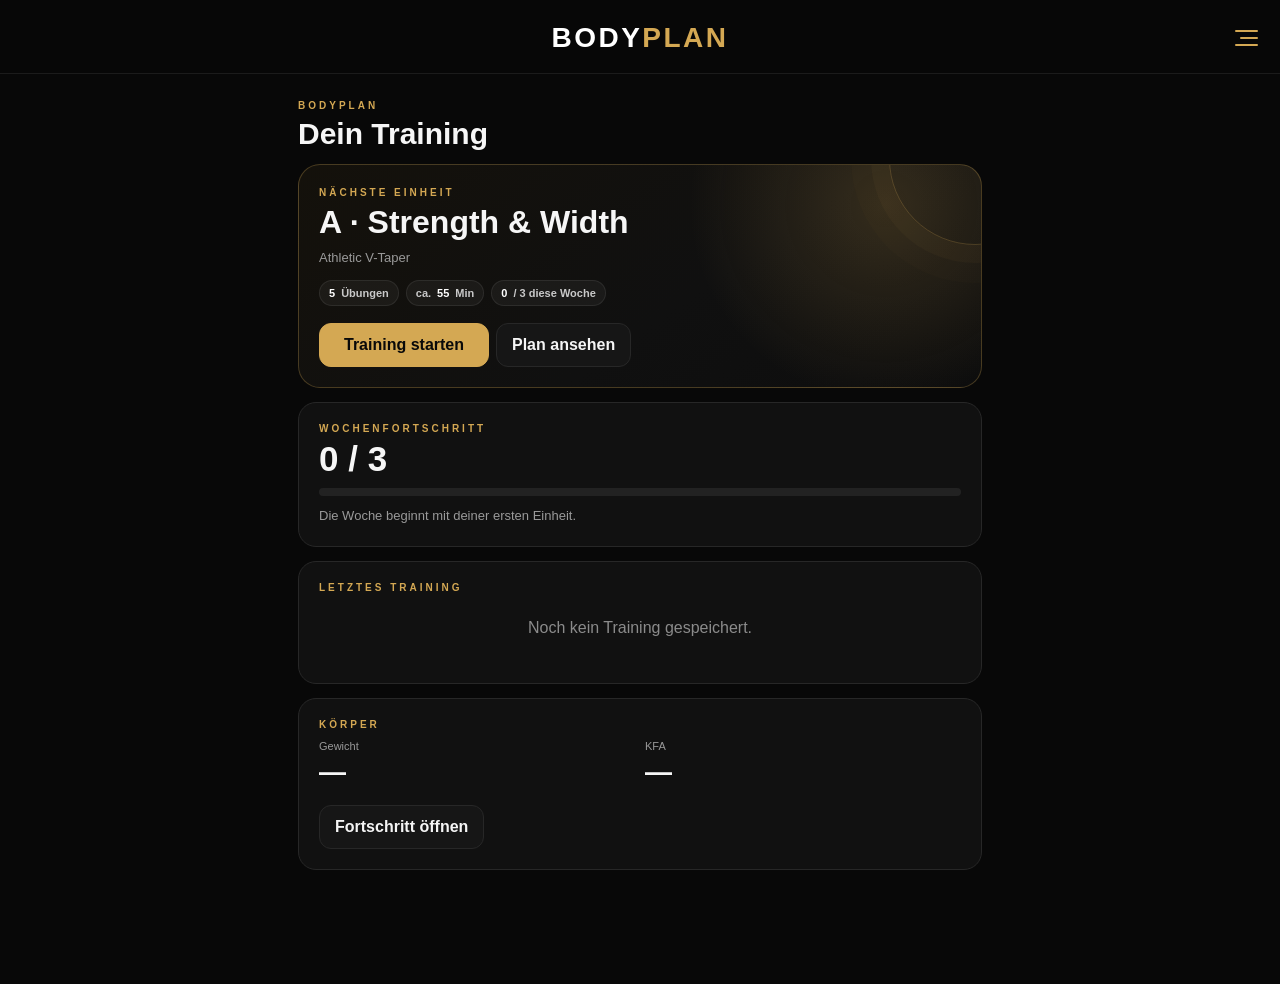
==== index.html @ 488c042c "bodyplan_2.0_beta4" ====
<!doctype html>
<html lang="de">
<head>
<meta charset="utf-8">
<meta name="viewport" content="width=device-width,initial-scale=1,maximum-scale=1,viewport-fit=cover">
<meta name="apple-mobile-web-app-capable" content="yes">
<meta name="apple-mobile-web-app-status-bar-style" content="black-translucent">
<meta name="apple-mobile-web-app-title" content="BodyPlan">
<meta name="theme-color" content="#080808">
<title>BodyPlan</title>
<link rel="manifest" href="manifest.json?v=200b4">
<link rel="apple-touch-icon" href="apple-touch-icon.png?v=200b4">
<link rel="stylesheet" href="app.css?v=200b4">
</head>
<body>
<header class="topbar">
  <div class="header-spacer" aria-hidden="true"></div>
  <button class="brand brand-home" id="brandHome" aria-label="Zum Dashboard">BODY<span>PLAN</span></button>
  <button class="icon-btn" id="menuBtn" aria-label="Menü öffnen"><span></span><span></span><span></span></button>
</header>

<div class="drawer-backdrop" id="drawerBackdrop"></div>
<aside class="drawer" id="drawer" aria-hidden="true">
  <div class="drawer-head">
    <div class="brand small">BODY<span>PLAN</span></div>
    <button class="icon-close" id="closeDrawer" aria-label="Menü schließen">×</button>
  </div>
  <nav class="drawer-nav">
    <button data-page="dashboard">Dashboard</button>
    <button data-page="plans">Trainingspläne</button>
    <button data-page="library">Übungsbibliothek</button>
    <button data-page="history">Historie</button>
    <button data-page="progress">Fortschritt</button>
    <button data-page="heatmap">Muskel-Heatmap</button>
    <div class="drawer-sep"></div>
    <button data-page="settings">Einstellungen</button>
  </nav>
  <div class="drawer-bottom">
    <button class="drawer-action" id="backupBtn">Daten sichern</button>
    <button class="drawer-action" id="importBtn">Backup importieren</button>
  </div>
</aside>

<main id="app" class="app-shell"></main>

<div class="session-overlay" id="sessionOverlay">
  <section class="session-sheet">
    <div class="session-sticky">
      <div class="session-head">
        <div>
          <div class="eyebrow" id="sessionPlanLabel">Training</div>
          <div class="session-title" id="sessionTitle">Einheit</div>
        </div>
        <button class="icon-close" id="closeSession" aria-label="Training schließen">×</button>
      </div>
      <div class="session-progress"><span id="sessionProgressBar"></span></div>
      <div class="session-metrics">
        <div><span>Training</span><strong id="elapsed">00:00</strong></div>
        <div><span>Pause</span><strong id="restTimer">00:00</strong></div>
      </div>
      <div class="rest-actions">
        <button data-rest="60">60s</button><button data-rest="90">90s</button><button data-rest="120">120s</button><button data-rest="180">180s</button>
      </div>
    </div>
    <div id="sessionContent"></div>
    <button class="primary full" id="finishSession">Training speichern</button>
    <button class="secondary full danger" id="abortSession">Training verwerfen</button>
  </section>
</div>

<input id="importFile" type="file" accept=".json" hidden>
<script src="app.js?v=200b4"></script>
<script>if("serviceWorker" in navigator){navigator.serviceWorker.register("./service-worker.js").catch(()=>{})}</script></body>
</html>
---- app.css ----
:root{
  --bg:#080808;--panel:#111;--panel2:#151515;--line:#272727;--muted:#999;--text:#f6f6f6;
  --gold:#d4a853;--gold2:#e4b75b;--danger:#ff726a;--safe:#62d28f;
}
*{box-sizing:border-box;-webkit-tap-highlight-color:transparent}
html,body{margin:0;background:var(--bg);color:var(--text);font-family:-apple-system,BlinkMacSystemFont,"Segoe UI",Inter,Arial,sans-serif}
body{min-height:100vh}
button,input,select,textarea{font:inherit}
button{cursor:pointer}
.topbar{
  position:sticky;top:0;z-index:30;height:calc(74px + env(safe-area-inset-top));
  padding:calc(16px + env(safe-area-inset-top)) 18px 14px;
  background:#080808ee;backdrop-filter:blur(16px);border-bottom:1px solid #1b1b1b;
  display:grid;grid-template-columns:48px 1fr 48px;align-items:center
}
.brand{text-align:center;font-size:28px;font-weight:900;letter-spacing:2.5px;line-height:1}
.brand span{color:var(--gold)}
.brand.small{text-align:left;font-size:23px}
.icon-btn{width:44px;height:42px;border:0;background:transparent;display:flex;flex-direction:column;align-items:flex-end;justify-content:center;gap:5px;padding:0}
.icon-btn span{display:block;width:23px;height:2px;border-radius:4px;background:var(--gold)}
.icon-btn span:nth-child(2){width:18px}.icon-btn span:nth-child(3){width:23px}
.header-spacer{width:44px}
.app-shell{max-width:720px;margin:0 auto;padding:26px 18px calc(100px + env(safe-area-inset-bottom))}
.eyebrow{font-size:10px;letter-spacing:3px;text-transform:uppercase;color:var(--gold);font-weight:850}
.page-title{font-size:28px;line-height:1.1;margin:6px 0 22px;font-weight:850}
.card{background:var(--panel);border:1px solid var(--line);border-radius:18px;padding:20px;margin-bottom:14px}
.card.compact{padding:16px}
.card.hero{padding:22px 20px}
.hero-title{font-size:31px;font-weight:850;line-height:1.08;margin:7px 0 8px}
.muted{color:var(--muted);font-size:13px;line-height:1.5}
.small{font-size:11px;color:var(--muted)}
.row{display:flex;align-items:center;justify-content:space-between;gap:12px}
.row.top{align-items:flex-start}
.stack{display:grid;gap:10px}
.grid2{display:grid;grid-template-columns:1fr 1fr;gap:10px}
.grid3{display:grid;grid-template-columns:repeat(3,1fr);gap:10px}
.primary,.secondary,.mini{
  border-radius:12px;padding:12px 15px;border:1px solid var(--line);font-weight:800
}
.primary{background:var(--gold);color:#090909;border-color:var(--gold)}
.secondary{background:#161616;color:#f5f5f5}
.primary:active,.secondary:active,.mini:active{transform:scale(.985)}
.full{width:100%}.danger{color:var(--danger);border-color:#63302d}
.kpi{font-size:35px;font-weight:900;line-height:1;margin:7px 0}
.kpi.gold{color:var(--gold)}
.bar{height:8px;border-radius:99px;background:#222;overflow:hidden;margin-top:12px}
.bar>span{display:block;height:100%;background:var(--gold);border-radius:99px}
.section-head{display:flex;align-items:end;justify-content:space-between;gap:10px;margin:26px 0 12px}
.section-head h2{margin:0;font-size:19px}
.link-btn{background:none;border:0;color:var(--gold);padding:5px 0;font-size:12px;font-weight:800}
.tag{display:inline-flex;align-items:center;border:1px solid #5a4828;color:var(--gold);border-radius:999px;padding:5px 8px;font-size:10px;font-weight:800}
.metric-list{display:grid;gap:12px}.metric-line{display:flex;align-items:center;justify-content:space-between;border-top:1px solid #202020;padding-top:12px}.metric-line:first-child{border:0;padding-top:0}
.metric-line strong{font-size:19px}
.empty{padding:26px 12px;text-align:center;color:#8b8b8b}
.drawer-backdrop{position:fixed;inset:0;background:#000b;opacity:0;pointer-events:none;transition:.2s;z-index:40}
.drawer-backdrop.open{opacity:1;pointer-events:auto}
.drawer{
  position:fixed;right:0;top:0;bottom:0;width:min(86vw,360px);background:#0c0c0c;border-left:1px solid #262626;z-index:50;
  transform:translateX(102%);transition:.22s ease;display:flex;flex-direction:column;padding:calc(18px + env(safe-area-inset-top)) 14px calc(18px + env(safe-area-inset-bottom))
}
.drawer.open{transform:translateX(0)}
.drawer-head{display:flex;align-items:center;justify-content:space-between;padding:6px 8px 18px}
.icon-close{width:38px;height:38px;border-radius:99px;background:#171717;border:1px solid #2a2a2a;color:#fff;font-size:25px;line-height:1}
.drawer-nav{display:grid;gap:4px}
.drawer-nav button,.drawer-action{
  width:100%;border:0;background:transparent;color:#eee;text-align:left;padding:14px 13px;border-radius:11px;font-weight:750;font-size:14px
}
.drawer-nav button.active{background:#19160f;color:var(--gold)}
.drawer-sep{height:1px;background:#222;margin:10px 5px}
.drawer-bottom{margin-top:auto;border-top:1px solid #222;padding-top:10px}
.drawer-action{color:#cfcfcf;font-size:13px}
.form-field{display:grid;gap:6px;margin:12px 0}
.form-field label{font-size:11px;color:#aaa}
input,select,textarea{width:100%;background:#0a0a0a;border:1px solid #313131;color:#fff;border-radius:10px;padding:12px;min-width:0}
textarea{min-height:78px;resize:vertical}
.plan-card-title{font-size:22px;font-weight:850;margin:4px 0}
.day-card{border-top:1px solid #252525;padding:16px 0}.day-card:first-child{border-top:0}
.exercise-item{padding:16px 0;border-top:1px solid #232323}.exercise-item:first-child{border-top:0}
.exercise-name{font-size:16px;font-weight:820}
.exercise-meta{font-size:12px;color:#aaa;margin-top:3px}
.actions{display:flex;flex-wrap:wrap;gap:7px;margin-top:12px}
.mini{background:#151515;color:#eee;padding:8px 11px;font-size:12px}
.set-edit{display:grid;grid-template-columns:28px 1fr 1fr 38px;gap:7px;align-items:center;margin:7px 0}
.set-edit input{text-align:center;padding:9px 4px}
.library-card{padding:16px;border:1px solid #242424;border-radius:15px;background:#101010;margin-bottom:10px}
.muscle-chip{display:inline-block;margin:3px 4px 0 0;padding:5px 7px;border-radius:7px;background:#201b10;color:var(--gold);font-size:10px}
.session-overlay{position:fixed;inset:0;background:#000e;z-index:70;display:none;align-items:flex-end}
.session-overlay.open{display:flex}
.session-sheet{width:100%;max-width:720px;margin:0 auto;background:#0b0b0b;border:1px solid #252525;border-radius:22px 22px 0 0;max-height:95vh;overflow:auto;padding:calc(18px + env(safe-area-inset-top)) 16px calc(24px + env(safe-area-inset-bottom))}
.session-head{position:sticky;top:0;z-index:4;background:#0b0b0bf4;backdrop-filter:blur(14px);display:flex;align-items:flex-start;justify-content:space-between;padding:5px 0 12px}
.session-title{font-size:25px;font-weight:900;margin-top:3px}
.session-metrics{display:grid;grid-template-columns:1fr 1fr;gap:8px;margin-bottom:8px}
.session-metrics>div{background:#111;border:1px solid #252525;border-radius:12px;padding:10px 12px}
.session-metrics span{display:block;color:#888;text-transform:uppercase;font-size:9px;letter-spacing:2px}
.session-metrics strong{display:block;color:var(--gold);font-size:25px;margin-top:3px}
.rest-actions{display:grid;grid-template-columns:repeat(4,1fr);gap:7px;margin-bottom:14px}
.rest-actions button{background:#151515;border:1px solid #2a2a2a;color:#eee;border-radius:9px;padding:9px 4px;font-size:12px}
.session-ex{background:#101010;border:1px solid #242424;border-radius:15px;padding:15px;margin-bottom:10px}
.session-ex-head{display:flex;align-items:flex-start;justify-content:space-between;gap:12px;margin-bottom:8px}
.session-ex-title{font-size:17px;font-weight:850}
.session-set{display:grid;grid-template-columns:32px 1fr 1fr 44px;gap:7px;align-items:center;margin:7px 0}
.session-set input{text-align:center;padding:10px 5px}
.done-btn{width:40px;height:40px;border-radius:10px;border:1px solid #343434;background:#161616;color:#888;font-weight:900}
.done-btn.done{background:var(--gold);color:#080808;border-color:var(--gold)}
.note-toggle{margin-top:8px}
.history-card{background:#101010;border:1px solid #252525;border-radius:15px;padding:16px;margin-bottom:10px}
.history-date{font-size:11px;color:#8f8f8f}.history-title{font-size:18px;font-weight:850;margin-top:3px}
.history-ex{padding-top:10px;margin-top:10px;border-top:1px solid #242424;font-size:12px;color:#bbb}
.heat-layout{display:grid;grid-template-columns:1fr 1fr;gap:12px}
.body-card{background:#0d0d0d;border:1px solid #242424;border-radius:16px;padding:10px;text-align:center}
.body-card svg{width:100%;height:auto;max-height:450px}
.body-outline{fill:#171717;stroke:#4a4a4a;stroke-width:1.2}
.muscle-shape{fill:#232323;stroke:#3c3c3c;stroke-width:.8;transition:.2s}
.muscle-shape.l1{fill:#55431d}.muscle-shape.l2{fill:#a47c30}.muscle-shape.l3{fill:#d4a853}.muscle-shape.l4{fill:#e08339}
.range-tabs{display:grid;grid-template-columns:repeat(3,1fr);gap:7px;margin-bottom:14px}
.range-tabs button{border:1px solid #2b2b2b;background:#151515;color:#eee;border-radius:10px;padding:10px}
.range-tabs button.active{background:var(--gold);color:#080808;border-color:var(--gold);font-weight:800}
.muscle-rank{display:grid;gap:9px}.muscle-rank-row{display:grid;grid-template-columns:110px 1fr 38px;gap:8px;align-items:center;font-size:12px}
.muscle-rank-row .bar{margin:0;height:7px}
.settings-row{display:flex;align-items:center;justify-content:space-between;gap:12px;padding:12px 0;border-top:1px solid #242424}.settings-row:first-child{border-top:0}
.toggle{width:48px;height:28px;border-radius:99px;border:0;background:#333;position:relative}
.toggle:after{content:"";position:absolute;width:22px;height:22px;border-radius:50%;background:#fff;top:3px;left:3px;transition:.2s}
.toggle.on{background:var(--gold)}.toggle.on:after{left:23px;background:#111}
@media(max-width:520px){
  .app-shell{padding-left:14px;padding-right:14px}.topbar{padding-left:14px;padding-right:14px}
  .heat-layout{grid-template-columns:1fr}.grid2{grid-template-columns:1fr}
  .hero-title{font-size:28px}.card{padding:18px}
}

/* BodyPlan 2.0 product-shell refinements */
.drawer-nav button{
  position:relative;padding:15px 14px 15px 18px;font-size:15px;letter-spacing:.1px
}
.drawer-nav button.active::before{
  content:"";position:absolute;left:0;top:11px;bottom:11px;width:3px;border-radius:99px;background:var(--gold)
}
.drawer-bottom{padding:12px 4px 0}
.drawer-action{padding:13px 14px;color:#aaa}
.drawer-action:first-child{color:var(--gold)}
.dashboard-intro{margin-bottom:18px}
.dashboard-intro .page-title{margin-bottom:0}
.anatomy-card{background:#0b0b0b;border:1px solid var(--line);border-radius:18px;padding:12px;overflow:hidden}
.anatomy-wrap{position:relative;width:100%;max-width:520px;margin:0 auto;border-radius:14px;overflow:hidden;background:#060606}
.anatomy-wrap img{display:block;width:100%;height:auto}
.heat-zone{position:absolute;pointer-events:none;opacity:0;mix-blend-mode:screen;filter:blur(2px);background:rgba(212,168,83,.7);box-shadow:0 0 18px rgba(212,168,83,.4);transition:opacity .2s,background .2s}
.heat-zone.l1{opacity:.18;background:rgba(212,168,83,.75)}
.heat-zone.l2{opacity:.30;background:rgba(228,183,91,.9)}
.heat-zone.l3{opacity:.44;background:rgba(236,136,63,.95)}
.heat-zone.l4{opacity:.58;background:rgba(235,72,54,.98)}
/* Front image coordinates */
.front .z-chest{left:35%;top:20%;width:30%;height:13%;border-radius:42% 42% 35% 35%}
.front .z-front-delts-l{left:29%;top:19%;width:9%;height:10%;border-radius:50%}
.front .z-front-delts-r{right:29%;top:19%;width:9%;height:10%;border-radius:50%}
.front .z-biceps-l{left:27%;top:28%;width:8%;height:15%;border-radius:50%}
.front .z-biceps-r{right:27%;top:28%;width:8%;height:15%;border-radius:50%}
.front .z-abs{left:43%;top:31%;width:14%;height:22%;border-radius:35%}
.front .z-quads-l{left:38%;top:53%;width:10%;height:21%;border-radius:45%}
.front .z-quads-r{right:38%;top:53%;width:10%;height:21%;border-radius:45%}
.front .z-calves-l{left:39%;top:76%;width:7%;height:14%;border-radius:50%}
.front .z-calves-r{right:39%;top:76%;width:7%;height:14%;border-radius:50%}
/* Back image coordinates */
.back .z-traps{left:39%;top:13%;width:22%;height:14%;border-radius:40%}
.back .z-rear-delts-l{left:28%;top:20%;width:10%;height:10%;border-radius:50%}
.back .z-rear-delts-r{right:28%;top:20%;width:10%;height:10%;border-radius:50%}
.back .z-upper-back{left:38%;top:22%;width:24%;height:18%;border-radius:38%}
.back .z-lats{left:32%;top:25%;width:36%;height:21%;border-radius:38%}
.back .z-triceps-l{left:24%;top:28%;width:8%;height:16%;border-radius:50%}
.back .z-triceps-r{right:24%;top:28%;width:8%;height:16%;border-radius:50%}
.back .z-glutes{left:35%;top:48%;width:30%;height:14%;border-radius:44%}
.back .z-hamstrings-l{left:36%;top:59%;width:11%;height:18%;border-radius:45%}
.back .z-hamstrings-r{right:36%;top:59%;width:11%;height:18%;border-radius:45%}
.back .z-calves-l{left:37%;top:77%;width:8%;height:13%;border-radius:50%}
.back .z-calves-r{right:37%;top:77%;width:8%;height:13%;border-radius:50%}
.heat-caption{font-size:11px;color:#888;line-height:1.5;margin-top:10px}
@media(max-width:520px){
  .topbar{grid-template-columns:44px 1fr 44px}
  .brand{font-size:26px}
  .app-shell{padding-top:22px}
  .card{border-radius:16px;padding:18px}
  .hero-title{font-size:29px}
}

/* --- BodyPlan 2.0 Beta 3: product UX refinements --- */
.brand-home{
  appearance:none;-webkit-appearance:none;border:0;background:transparent;color:#fff;
  padding:4px 6px;margin:0;cursor:pointer;font-family:inherit
}
.brand-home:active{opacity:.72;transform:scale(.985)}

/* Dashboard hero: premium, visual, but still lean */
.dashboard-intro{margin-bottom:14px}
.dashboard-intro .page-title{font-size:30px}
.workout-hero{
  position:relative;overflow:hidden;
  background:
    radial-gradient(circle at 86% 18%,rgba(212,168,83,.19),transparent 32%),
    linear-gradient(145deg,#14110b 0%,#101010 58%,#0d0d0d 100%);
  border:1px solid rgba(212,168,83,.28);
  border-radius:22px;padding:22px 20px 20px;margin-bottom:14px
}
.workout-hero::after{
  content:"";position:absolute;width:170px;height:170px;border-radius:50%;
  right:-80px;top:-92px;border:1px solid rgba(212,168,83,.24);
  box-shadow:0 0 0 18px rgba(212,168,83,.035),0 0 0 38px rgba(212,168,83,.02);
  pointer-events:none
}
.workout-hero .hero-title{max-width:82%;font-size:32px}
.hero-meta{display:flex;flex-wrap:wrap;gap:7px;margin:13px 0 17px}
.hero-chip{
  display:inline-flex;align-items:center;gap:6px;padding:6px 9px;border-radius:999px;
  background:rgba(255,255,255,.045);border:1px solid rgba(255,255,255,.08);
  color:#c9c9c9;font-size:11px;font-weight:700
}
.hero-chip strong{color:#fff;font-weight:800}
.workout-hero .primary{min-width:170px}
.active-workout-card{
  position:relative;overflow:hidden;border-color:rgba(212,168,83,.45);
  background:linear-gradient(145deg,#17130b,#101010 70%)
}
.active-pulse{
  width:8px;height:8px;border-radius:50%;background:var(--gold);display:inline-block;margin-right:7px;
  box-shadow:0 0 0 0 rgba(212,168,83,.45);animation:pulse 1.8s infinite
}
@keyframes pulse{0%{box-shadow:0 0 0 0 rgba(212,168,83,.35)}70%{box-shadow:0 0 0 8px rgba(212,168,83,0)}100%{box-shadow:0 0 0 0 rgba(212,168,83,0)}}
.active-session-meta{display:flex;gap:18px;margin:14px 0 2px}
.active-session-meta div{min-width:90px}
.active-session-meta span{display:block;color:#888;font-size:9px;letter-spacing:1.8px;text-transform:uppercase}
.active-session-meta strong{display:block;color:#fff;font-size:21px;margin-top:2px}

/* Keep the complete workout control surface visible. Only exercises scroll beneath it. */
.session-sheet{
  padding-top:0!important;
  overscroll-behavior:contain;
}
.session-sticky{
  position:sticky;top:0;z-index:12;
  background:linear-gradient(to bottom,#0b0b0b 88%,rgba(11,11,11,.92));
  backdrop-filter:blur(18px);-webkit-backdrop-filter:blur(18px);
  margin:0 -16px 12px;padding:calc(14px + env(safe-area-inset-top)) 16px 12px;
  border-bottom:1px solid #232323;
  box-shadow:0 12px 24px rgba(0,0,0,.23)
}
.session-head{position:relative!important;top:auto!important;background:transparent!important;backdrop-filter:none!important;padding:0 0 9px!important}
.session-progress{height:3px;background:#202020;border-radius:99px;overflow:hidden;margin:0 0 10px}
.session-progress span{height:100%;width:0;display:block;background:var(--gold);border-radius:99px;transition:width .2s}
.session-metrics{margin-bottom:7px}
.session-metrics>div{padding:8px 11px;border-radius:10px}
.session-metrics strong{font-size:23px}
.rest-actions{margin-bottom:0}
.rest-actions button{padding:8px 4px}
.session-ex:first-child{margin-top:4px}
.set-head{
  display:grid;grid-template-columns:32px 1fr 1fr 44px;gap:7px;
  color:#777;font-size:9px;text-transform:uppercase;letter-spacing:1.4px;text-align:center;
  padding:3px 0 2px
}
.last-performance{
  background:#0d0d0d;border:1px solid #222;border-radius:10px;padding:9px 10px;
  margin:8px 0 10px;color:#aaa;font-size:11px;line-height:1.45
}
.last-performance strong{color:#d7d7d7}
.session-ex .form-field textarea{min-height:62px}

/* Heatmap: stronger, properly shaped anatomical overlays */
.anatomy-wrap{isolation:isolate}
.anatomy-wrap img{position:relative;z-index:1}
.heat-zone{
  z-index:2;filter:none!important;mix-blend-mode:screen!important;
  box-shadow:0 0 14px rgba(255,170,35,.24);
}
.heat-zone.l1{opacity:.28;background:rgba(236,184,75,.70)}
.heat-zone.l2{opacity:.43;background:rgba(238,169,66,.78)}
.heat-zone.l3{opacity:.57;background:rgba(239,120,55,.86)}
.heat-zone.l4{opacity:.72;background:rgba(239,65,46,.94)}

/* Front — clipped closer to the actual muscle anatomy in the reference render */
.front .z-chest{
  left:34.4%;top:20.0%;width:31.7%;height:12.0%;
  clip-path:polygon(4% 28%,26% 5%,48% 13%,50% 90%,3% 83%,0 50%,50% 90%,52% 13%,75% 5%,96% 28%,100% 50%,97% 83%,50% 90%)
}
.front .z-front-delts-l{left:29.0%;top:19.0%;width:9.5%;height:9.5%;clip-path:ellipse(48% 48% at 50% 50%)}
.front .z-front-delts-r{right:29.0%;top:19.0%;width:9.5%;height:9.5%;clip-path:ellipse(48% 48% at 50% 50%)}
.front .z-biceps-l{left:27.3%;top:27.5%;width:8.0%;height:15.0%;clip-path:polygon(40% 0,80% 10%,100% 38%,77% 90%,42% 100%,12% 79%,0 36%,15% 10%)}
.front .z-biceps-r{right:27.3%;top:27.5%;width:8.0%;height:15.0%;clip-path:polygon(60% 0,20% 10%,0 38%,23% 90%,58% 100%,88% 79%,100% 36%,85% 10%)}
.front .z-abs{left:42.2%;top:30.7%;width:15.6%;height:20.4%;clip-path:polygon(18% 0,82% 0,96% 88%,73% 100%,27% 100%,4% 88%)}
.front .z-quads-l{left:36.7%;top:51.0%;width:11.5%;height:22.6%;clip-path:polygon(38% 0,80% 3%,100% 48%,73% 100%,27% 96%,0 47%,14% 8%)}
.front .z-quads-r{right:36.7%;top:51.0%;width:11.5%;height:22.6%;clip-path:polygon(62% 0,20% 3%,0 48%,27% 100%,73% 96%,100% 47%,86% 8%)}
.front .z-calves-l{left:37.5%;top:73.8%;width:8.4%;height:15.8%;clip-path:polygon(45% 0,85% 18%,100% 52%,65% 96%,28% 100%,0 53%,15% 15%)}
.front .z-calves-r{right:37.5%;top:73.8%;width:8.4%;height:15.8%;clip-path:polygon(55% 0,15% 18%,0 52%,35% 96%,72% 100%,100% 53%,85% 15%)}

/* Back */
.back .z-traps{left:34.6%;top:14.0%;width:30.8%;height:14.3%;clip-path:polygon(50% 0,86% 28%,100% 60%,71% 64%,54% 100%,46% 100%,29% 64%,0 60%,14% 28%)}
.back .z-rear-delts-l{left:28.7%;top:19.0%;width:11.5%;height:10.0%;clip-path:ellipse(48% 48% at 50% 50%)}
.back .z-rear-delts-r{right:28.7%;top:19.0%;width:11.5%;height:10.0%;clip-path:ellipse(48% 48% at 50% 50%)}
.back .z-upper-back{left:36.8%;top:21.4%;width:26.4%;height:16.8%;clip-path:polygon(8% 10%,50% 0,92% 10%,100% 60%,68% 100%,32% 100%,0 60%)}
.back .z-lats{left:31.8%;top:25.2%;width:36.4%;height:22.4%;clip-path:polygon(4% 0,38% 14%,50% 95%,62% 14%,96% 0,89% 70%,66% 100%,34% 100%,11% 70%)}
.back .z-triceps-l{left:23.8%;top:28.5%;width:8.8%;height:16.0%;clip-path:polygon(43% 0,82% 8%,100% 55%,65% 100%,27% 91%,0 49%,16% 10%)}
.back .z-triceps-r{right:23.8%;top:28.5%;width:8.8%;height:16.0%;clip-path:polygon(57% 0,18% 8%,0 55%,35% 100%,73% 91%,100% 49%,84% 10%)}
.back .z-glutes{left:34.0%;top:46.0%;width:32.0%;height:15.0%;clip-path:polygon(8% 5%,46% 0,50% 12%,54% 0,92% 5%,100% 42%,82% 95%,53% 100%,50% 88%,47% 100%,18% 95%,0 42%)}
.back .z-hamstrings-l{left:34.8%;top:57.6%;width:12.2%;height:19.8%;clip-path:polygon(26% 0,75% 3%,100% 55%,72% 100%,28% 96%,0 52%)}
.back .z-hamstrings-r{right:34.8%;top:57.6%;width:12.2%;height:19.8%;clip-path:polygon(74% 0,25% 3%,0 55%,28% 100%,72% 96%,100% 52%)}
.back .z-calves-l{left:35.4%;top:73.8%;width:9.3%;height:16.6%;clip-path:polygon(47% 0,88% 19%,100% 55%,66% 98%,25% 100%,0 56%,12% 18%)}
.back .z-calves-r{right:35.4%;top:73.8%;width:9.3%;height:16.6%;clip-path:polygon(53% 0,12% 19%,0 55%,34% 98%,75% 100%,100% 56%,88% 18%)}

.heat-legend-scale{display:grid;grid-template-columns:repeat(4,1fr);gap:6px;margin-top:12px}
.heat-legend-scale div{font-size:9px;color:#8b8b8b;text-align:center}
.heat-legend-scale i{display:block;height:5px;border-radius:99px;margin-bottom:5px}
.heat-legend-scale div:nth-child(1) i{background:#6f5a2e}
.heat-legend-scale div:nth-child(2) i{background:#c58b3d}
.heat-legend-scale div:nth-child(3) i{background:#df7039}
.heat-legend-scale div:nth-child(4) i{background:#e64232}
.score-help{
  margin-top:13px;padding:12px;border-radius:11px;background:#0d0d0d;border:1px solid #242424;
  color:#999;font-size:11px;line-height:1.55
}
.score-help strong{color:#d9d9d9}
.muscle-rank-row strong{min-width:46px;text-align:right}

/* Small-screen ergonomics */
@media(max-width:430px){
  .session-sticky{padding-left:14px;padding-right:14px;margin-left:-16px;margin-right:-16px}
  .session-title{font-size:22px}
  .session-metrics strong{font-size:21px}
  .workout-hero .hero-title{font-size:29px;max-width:88%}
  .active-session-meta{gap:10px}
}

/* Additional mapped muscle zones so every library group can drive the anatomy */
.front .z-side-delts-l{left:27.6%;top:19.4%;width:8.2%;height:9.7%;clip-path:ellipse(48% 50% at 50% 50%)}
.front .z-side-delts-r{right:27.6%;top:19.4%;width:8.2%;height:9.7%;clip-path:ellipse(48% 50% at 50% 50%)}
.front .z-forearms-l{left:23.0%;top:36.5%;width:8.2%;height:17.5%;clip-path:polygon(38% 0,75% 2%,100% 78%,62% 100%,25% 94%,0 20%)}
.front .z-forearms-r{right:23.0%;top:36.5%;width:8.2%;height:17.5%;clip-path:polygon(62% 0,25% 2%,0 78%,38% 100%,75% 94%,100% 20%)}
.front .z-obliques-l{left:37.5%;top:32.5%;width:7.0%;height:18.0%;clip-path:polygon(40% 0,100% 12%,82% 100%,10% 88%,0 25%)}
.front .z-obliques-r{right:37.5%;top:32.5%;width:7.0%;height:18.0%;clip-path:polygon(60% 0,0 12%,18% 100%,90% 88%,100% 25%)}
.back .z-side-delts-l{left:27.8%;top:20.0%;width:9.2%;height:10.0%;clip-path:ellipse(48% 50% at 50% 50%)}
.back .z-side-delts-r{right:27.8%;top:20.0%;width:9.2%;height:10.0%;clip-path:ellipse(48% 50% at 50% 50%)}
.back .z-erectors{left:44.0%;top:27.0%;width:12.0%;height:22.5%;clip-path:polygon(25% 0,45% 2%,50% 100%,55% 2%,75% 0,100% 95%,65% 100%,50% 90%,35% 100%,0 95%)}

/* Beta 4: native-feeling plan actions */
.swipe-row{position:relative;overflow:hidden;border-radius:17px;margin-bottom:14px;touch-action:pan-y}
.swipe-row .card{margin:0}
.swipe-face{position:relative;z-index:1;background:#171717;transition:transform .18s ease;will-change:transform}
.swipe-actions{position:absolute;inset:0;display:flex;justify-content:flex-end;align-items:stretch;background:#b83c35}
.swipe-delete{width:92px;border:0;border-radius:0;background:#b83c35;color:white;font-weight:700;font-size:14px}
.archive-fold{margin-top:25px;border-top:1px solid #292929;padding-top:17px}
.archive-fold>summary{cursor:pointer;font-size:18px;font-weight:700;list-style:none;display:flex;align-items:center;justify-content:space-between}
.archive-fold>summary::-webkit-details-marker{display:none}
.archive-fold>summary:after{content:"⌄";color:#d6aa58;font-size:24px;font-weight:400;margin-left:12px}
.archive-fold[open]>summary:after{transform:rotate(180deg)}
.archive-fold>summary span{margin-left:auto;color:#888;font-size:12px;font-weight:500}
.archive-content{padding-top:16px}
.archive-content .card{background:#141414}
/* Pixel-registered anatomy; no floating CSS muscle shapes. */
.anatomy-canvas-wrap{width:100%;aspect-ratio:3/4;overflow:hidden}
.heat-canvas{display:block;width:100%;height:auto;aspect-ratio:3/4}
.heat-summary{display:grid;grid-template-columns:1fr 1fr;gap:10px;margin-bottom:15px}
.heat-summary>div{border:1px solid #303030;border-radius:14px;padding:14px 16px;background:#171717}
.heat-summary strong{display:block;font-size:25px;line-height:1.2;color:#e0b65f}
.heat-summary span{display:block;font-size:11px;color:#999;margin-top:5px}
.muscle-simple{margin-bottom:16px}
.muscle-simple-head{display:flex;justify-content:space-between;gap:12px;margin-bottom:8px;font-size:13px}
.muscle-simple-head strong{color:#d6aa58;font-size:12px}
.muscle-simple .bar{height:6px}
.heat-method{margin-top:20px;border-top:1px solid #292929;padding-top:15px}
.heat-method summary{color:#c9a55e;font-size:12px;cursor:pointer}
.heat-method p{color:#999;font-size:12px;line-height:1.65;margin:12px 0 0}
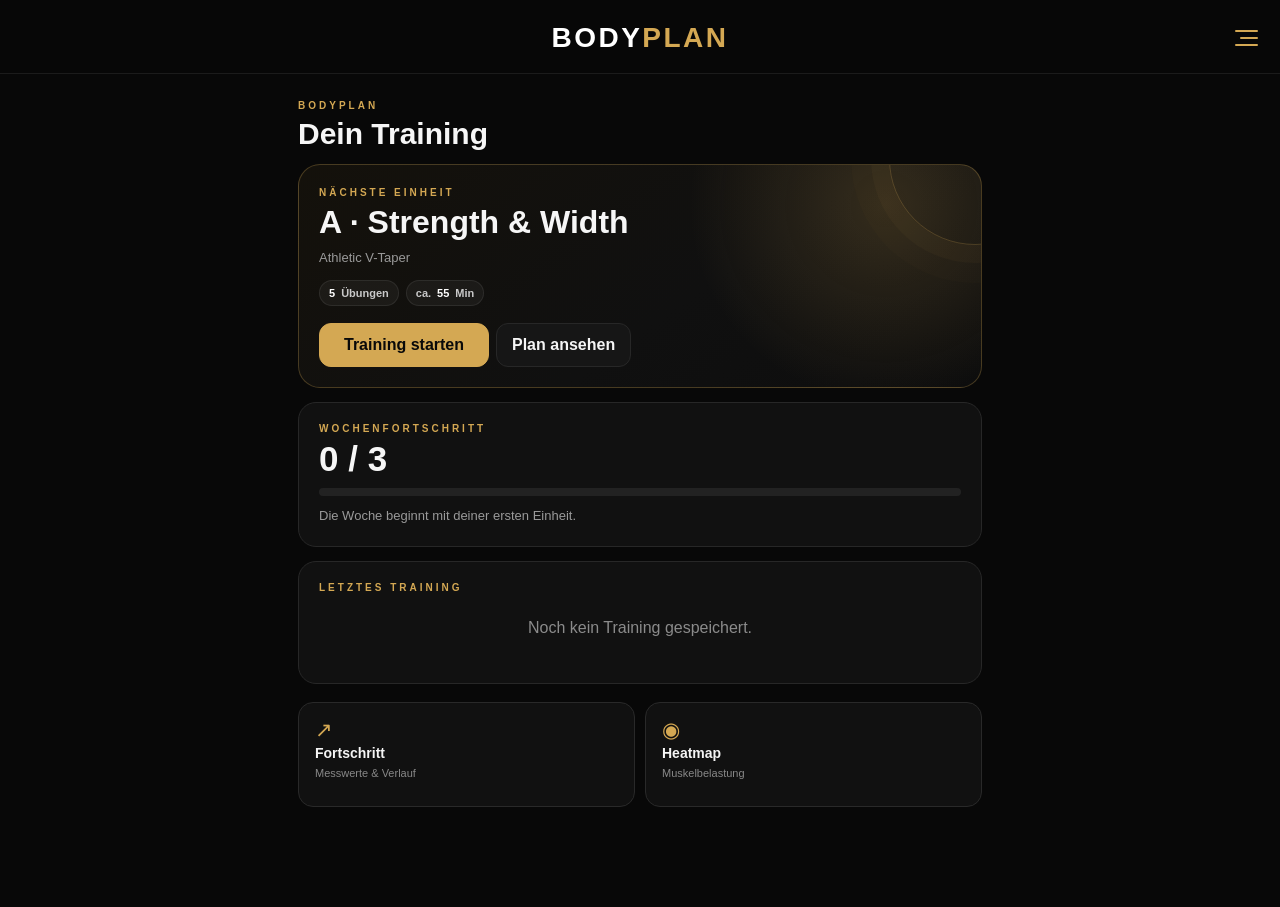
==== commit 37485bd7: "bodyplan_2.0_beta5" ====
--- a/index.html
+++ b/index.html
@@ -8,9 +8,9 @@
 <meta name="apple-mobile-web-app-title" content="BodyPlan">
 <meta name="theme-color" content="#080808">
 <title>BodyPlan</title>
-<link rel="manifest" href="manifest.json?v=200b4">
-<link rel="apple-touch-icon" href="apple-touch-icon.png?v=200b4">
-<link rel="stylesheet" href="app.css?v=200b4">
+<link rel="manifest" href="manifest.json?v=200b5">
+<link rel="apple-touch-icon" href="apple-touch-icon.png?v=200b5">
+<link rel="stylesheet" href="app.css?v=200b5">
 </head>
 <body>
 <header class="topbar">
@@ -68,7 +68,8 @@
   </section>
 </div>
 
+<div class="dialog-backdrop" id="bodyDialog" hidden><section class="body-dialog" role="dialog" aria-modal="true" aria-labelledby="bodyDialogTitle"><div class="row"><div><div class="eyebrow">Körperdaten</div><h2 id="bodyDialogTitle">Messung erfassen</h2></div><button class="icon-close" id="closeBodyDialog" aria-label="Schließen">×</button></div><form id="bodyForm"><div class="form-field"><label for="bodyDate">Datum</label><input id="bodyDate" type="date" required></div><div class="grid2"><div class="form-field"><label for="bodyWeight">Gewicht (kg)</label><input id="bodyWeight" type="number" inputmode="decimal" min="20" max="500" step="0.1" placeholder="z. B. 72,5"></div><div class="form-field"><label for="bodyFat">Körperfett (%)</label><input id="bodyFat" type="number" inputmode="decimal" min="1" max="70" step="0.1" placeholder="z. B. 12,0"></div></div><p class="muted">Mindestens einen Wert eingeben. Leere Felder verändern bestehende Messwerte nicht.</p><button class="primary full" type="submit">Messung speichern</button></form></section></div>
 <input id="importFile" type="file" accept=".json" hidden>
-<script src="app.js?v=200b4"></script>
-<script>if("serviceWorker" in navigator){navigator.serviceWorker.register("./service-worker.js").catch(()=>{})}</script></body>
+<script src="app.js?v=200b5"></script>
+<script>if("serviceWorker" in navigator){navigator.serviceWorker.register("./service-worker.js?v=200b5").catch(()=>{})}</script></body>
 </html>
--- a/app.css
+++ b/app.css
@@ -148,7 +148,7 @@
 .heat-zone.l2{opacity:.30;background:rgba(228,183,91,.9)}
 .heat-zone.l3{opacity:.44;background:rgba(236,136,63,.95)}
 .heat-zone.l4{opacity:.58;background:rgba(235,72,54,.98)}
-/* Front image coordinates */
+
 .front .z-chest{left:35%;top:20%;width:30%;height:13%;border-radius:42% 42% 35% 35%}
 .front .z-front-delts-l{left:29%;top:19%;width:9%;height:10%;border-radius:50%}
 .front .z-front-delts-r{right:29%;top:19%;width:9%;height:10%;border-radius:50%}
@@ -289,7 +289,7 @@
 .front .z-calves-l{left:37.5%;top:73.8%;width:8.4%;height:15.8%;clip-path:polygon(45% 0,85% 18%,100% 52%,65% 96%,28% 100%,0 53%,15% 15%)}
 .front .z-calves-r{right:37.5%;top:73.8%;width:8.4%;height:15.8%;clip-path:polygon(55% 0,15% 18%,0 52%,35% 96%,72% 100%,100% 53%,85% 15%)}
 
-/* Back */
+
 .back .z-traps{left:34.6%;top:14.0%;width:30.8%;height:14.3%;clip-path:polygon(50% 0,86% 28%,100% 60%,71% 64%,54% 100%,46% 100%,29% 64%,0 60%,14% 28%)}
 .back .z-rear-delts-l{left:28.7%;top:19.0%;width:11.5%;height:10.0%;clip-path:ellipse(48% 48% at 50% 50%)}
 .back .z-rear-delts-r{right:28.7%;top:19.0%;width:11.5%;height:10.0%;clip-path:ellipse(48% 48% at 50% 50%)}
@@ -326,7 +326,7 @@
   .active-session-meta{gap:10px}
 }
 
-/* Additional mapped muscle zones so every library group can drive the anatomy */
+
 .front .z-side-delts-l{left:27.6%;top:19.4%;width:8.2%;height:9.7%;clip-path:ellipse(48% 50% at 50% 50%)}
 .front .z-side-delts-r{right:27.6%;top:19.4%;width:8.2%;height:9.7%;clip-path:ellipse(48% 50% at 50% 50%)}
 .front .z-forearms-l{left:23.0%;top:36.5%;width:8.2%;height:17.5%;clip-path:polygon(38% 0,75% 2%,100% 78%,62% 100%,25% 94%,0 20%)}
@@ -365,3 +365,63 @@
 .heat-method{margin-top:20px;border-top:1px solid #292929;padding-top:15px}
 .heat-method summary{color:#c9a55e;font-size:12px;cursor:pointer}
 .heat-method p{color:#999;font-size:12px;line-height:1.65;margin:12px 0 0}
+
+
+/* Beta 5 — focused, accessible interaction system */
+:focus-visible{outline:2px solid var(--gold2);outline-offset:3px}
+button:disabled{opacity:.4;cursor:not-allowed}
+button,select{touch-action:manipulation}
+@media(prefers-reduced-motion:reduce){*,*::before,*::after{scroll-behavior:auto!important;animation-duration:.01ms!important;transition-duration:.01ms!important}}
+.dashboard-shortcuts{display:grid;grid-template-columns:1fr 1fr;gap:10px;margin-top:18px}
+.dashboard-shortcuts button{display:flex;flex-direction:column;align-items:flex-start;text-align:left;gap:5px;padding:16px;border:1px solid #292929;border-radius:15px;background:#111;color:#f5f5f5;min-height:105px}
+.dashboard-shortcuts button>span{color:var(--gold);font-size:21px;line-height:1}
+.dashboard-shortcuts strong{font-size:14px}
+.dashboard-shortcuts small{color:#888;font-size:11px;line-height:1.4}
+.dashboard-shortcuts button:active{background:#1b1915}
+.plan-empty{border:1px dashed #34302a;border-radius:17px;padding:22px 20px;margin-top:16px}
+.plan-empty p{font-size:13px;color:#999;line-height:1.6;margin:12px 0 18px}
+.plan-empty .secondary{font-size:12px}
+.muscle-role-panel{border:1px solid #302b23;border-radius:14px;padding:16px;margin:18px 0;background:#141310}
+.muscle-role-panel>.muted{margin:10px 0 18px}
+.muscle-role-panel .form-field{margin-bottom:14px}
+.muscle-role-panel .form-field:last-of-type{margin-bottom:0}
+.role-weight-note{display:flex;flex-wrap:wrap;gap:8px;color:#a88b55;font-size:11px;margin:4px 0 18px;line-height:1.5}
+.role-weight-note span{color:#555}
+.subtle-details{border-top:1px solid #292929;margin-top:16px;padding-top:15px}
+.subtle-details>summary{cursor:pointer;color:#c6a365;font-size:12px;font-weight:700;line-height:1.5}
+.subtle-details>p{margin:12px 0}
+.weight-input{width:76px!important;text-align:right}
+.progress-overview{display:grid;grid-template-columns:1fr 1fr;gap:10px}
+.progress-overview .card{padding:17px}
+.progress-overview .kpi{font-size:29px}
+.progress-overview .eyebrow{font-size:9px;letter-spacing:2px}
+.body-stats{display:grid;grid-template-columns:1fr 1fr;gap:10px;margin:20px 0}
+.body-stats>div{border:1px solid #292929;border-radius:13px;padding:15px;background:#151515}
+.body-stats span{display:block;color:#999;font-size:12px;margin-bottom:9px}
+.body-stats strong{font-size:23px;letter-spacing:-.5px}
+.body-period{margin:18px 0 22px}
+.body-chart-section{margin-top:22px;padding-top:20px;border-top:1px solid #292929}
+.body-chart-section>.row strong{font-size:14px}
+.body-chart{margin-top:15px}
+.body-chart svg{width:100%;height:150px;display:block;overflow:visible}
+.chart-range,.chart-dates{display:flex;justify-content:space-between;color:#777;font-size:10px}
+.chart-range{padding:0 20px}
+.chart-dates{margin-top:4px}
+.chart-empty{min-height:130px;display:flex;align-items:center;justify-content:center;text-align:center;color:#777;font-size:12px;line-height:1.6;padding:20px;border:1px dashed #292929;border-radius:12px;margin-top:15px}
+.measurement-list{margin-top:14px}
+.measurement-row{display:flex;justify-content:space-between;align-items:center;gap:12px;padding:12px 0;border-bottom:1px solid #252525}
+.measurement-row:last-child{border-bottom:0}
+.measurement-row strong{font-size:12px}
+.measurement-row .muted{margin-top:5px}
+.progress-note{padding:0 3px;margin:0 0 20px}
+.dialog-backdrop{position:fixed;inset:0;z-index:100;background:rgba(0,0,0,.76);display:flex;align-items:flex-end;justify-content:center;padding:16px;padding-bottom:calc(16px + env(safe-area-inset-bottom))}
+.dialog-backdrop[hidden]{display:none!important}
+.body-dialog{width:100%;max-width:480px;background:#171717;border:1px solid #383838;border-radius:22px;padding:22px;max-height:calc(100dvh - 32px);overflow-y:auto;box-shadow:0 20px 70px #0009}
+.body-dialog h2{font-size:23px;margin:7px 0 0}
+.body-dialog form{margin-top:20px}
+.body-dialog .form-field{margin-bottom:16px}
+.body-dialog .primary{margin-top:10px}
+@media(min-width:600px){.dialog-backdrop{align-items:center}.body-dialog{padding:28px}}
+@media(max-width:390px){.body-stats strong{font-size:20px}.workout-hero .hero-title{max-width:100%}.workout-hero .actions{display:grid;grid-template-columns:1fr 1fr}.workout-hero .actions button{min-width:0;padding:12px 8px;font-size:12px}.muscle-role-panel{padding:13px}}
+
+.measurement-actions{display:flex;gap:6px;flex-shrink:0}.measurement-actions .mini{font-size:11px;padding:9px 10px}
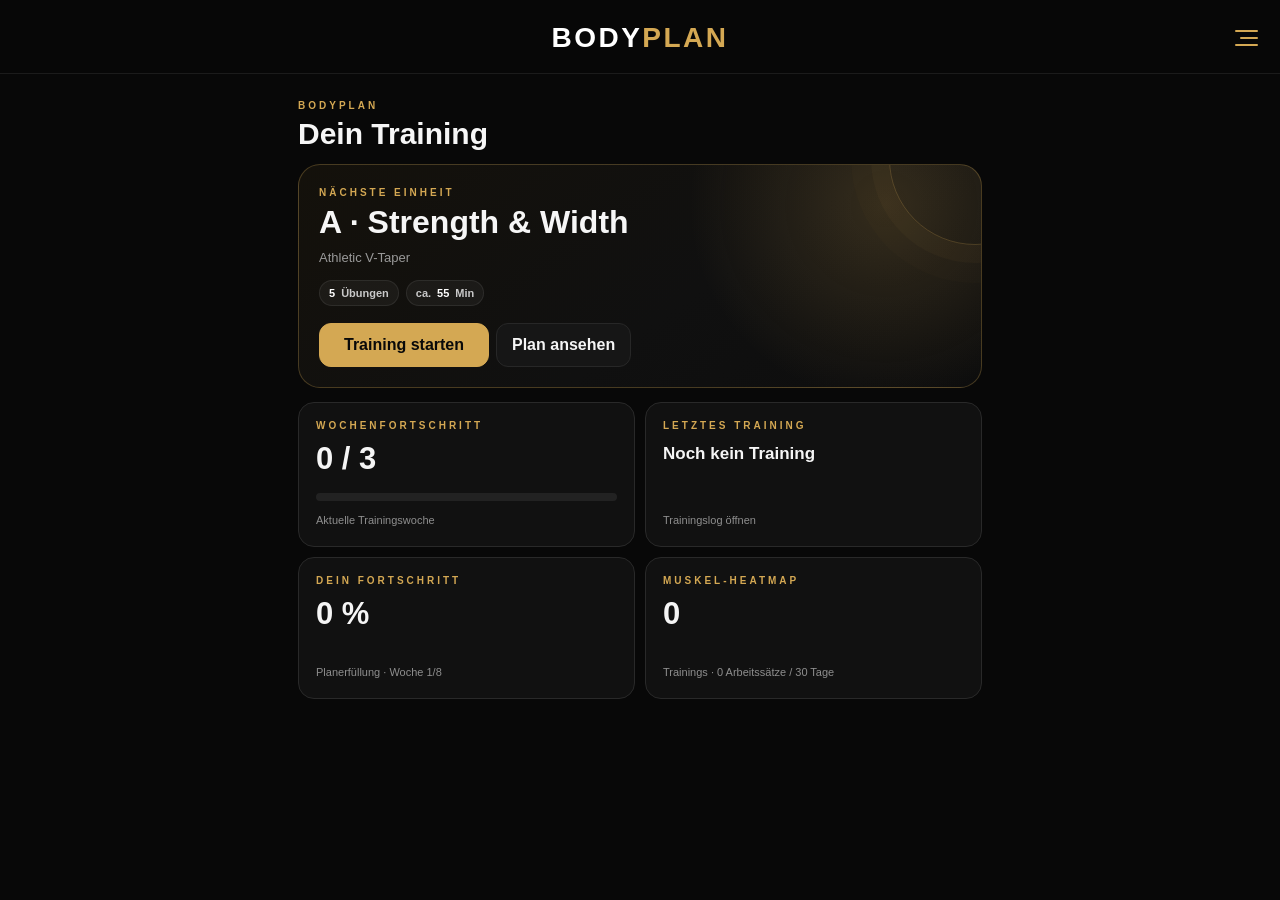
==== commit de5fb3e1: "BodyPlan 2.0 Beta 10" ====
--- a/index.html
+++ b/index.html
@@ -8,9 +8,9 @@
 <meta name="apple-mobile-web-app-title" content="BodyPlan">
 <meta name="theme-color" content="#080808">
 <title>BodyPlan</title>
-<link rel="manifest" href="manifest.json?v=200b5">
-<link rel="apple-touch-icon" href="apple-touch-icon.png?v=200b5">
-<link rel="stylesheet" href="app.css?v=200b5">
+<link rel="manifest" href="manifest.json?v=200b10">
+<link rel="apple-touch-icon" href="apple-touch-icon.png?v=200b10">
+<link rel="stylesheet" href="app.css?v=200b10">
 </head>
 <body>
 <header class="topbar">
@@ -68,8 +68,19 @@
   </section>
 </div>
 
+<div class="dialog-backdrop" id="newPlanDialog" hidden><section class="body-dialog" role="dialog" aria-modal="true" aria-labelledby="newPlanTitle"><div class="row"><div><div class="eyebrow">Trainingsplanung</div><h2 id="newPlanTitle">Neuer Trainingsplan</h2></div><button class="icon-close" id="closeNewPlanDialog" aria-label="Schließen">×</button></div><form id="newPlanForm"><div class="form-field"><label for="newPlanName">Planname</label><input id="newPlanName" required maxlength="100" placeholder="z. B. Athletic V-Taper"></div><p class="muted">Du kannst den Plan jederzeit umbenennen, Einheiten hinzufügen und Übungen aus deiner Bibliothek auswählen.</p><div class="actions"><button class="secondary" type="button" id="cancelNewPlan">Abbrechen</button><button class="primary" type="submit">Plan erstellen</button></div></form></section></div>
+<div class="picker-backdrop" id="exercisePickerDialog" hidden>
+<section class="picker-sheet" role="dialog" aria-modal="true" aria-labelledby="pickerTitle">
+ <div class="picker-handle"></div>
+ <div class="picker-heading"><div><div class="eyebrow">Übungsbibliothek</div><h2 id="pickerTitle">Übungen auswählen</h2><p id="pickerSubtitle">Wähle Übungen für deine Einheit.</p></div><button class="icon-close" id="closeExercisePicker" aria-label="Schließen">×</button></div>
+ <div class="picker-controls"><label class="picker-search-wrap"><span class="sr-only">Übung suchen</span><input id="pickerSearch" type="search" placeholder="Übung oder Muskelgruppe suchen" autocomplete="off"></label>
+ <div class="picker-filters"><select id="pickerMuscle" aria-label="Muskelgruppe"><option value="">Alle Muskelgruppen</option></select><select id="pickerEquipment" aria-label="Equipment"><option value="">Alle Geräte</option></select></div></div>
+ <div class="picker-results" id="pickerResults"></div>
+ <div class="picker-footer"><button class="picker-create-link" id="pickerCreate" type="button">+ Neue Übung anlegen</button><div class="picker-footer-actions"><button class="secondary" id="pickerCancel" type="button">Abbrechen</button><span id="pickerCount"></span><button class="primary" id="pickerAdd" type="button" disabled>Übung auswählen</button></div></div>
+ <form id="pickerCreateForm" class="picker-create-form" hidden><div class="row"><h3>Neue Übung</h3><button type="button" class="mini secondary" id="pickerCreateCancel">Abbrechen</button></div><div class="form-field"><label for="pickerCreateName">Name</label><input id="pickerCreateName" required maxlength="120" placeholder="z. B. Rudern am Kabelzug"></div><div class="form-field"><label for="pickerCreateEquipment">Equipment</label><input id="pickerCreateEquipment" placeholder="Optional"></div><div class="form-field"><label for="pickerCreateMuscle">Primäre Muskelgruppe</label><select id="pickerCreateMuscle"><option value="">Nicht zugeordnet</option></select></div><button class="primary full" type="submit">Übung erstellen und auswählen</button></form>
+</section></div>
 <div class="dialog-backdrop" id="bodyDialog" hidden><section class="body-dialog" role="dialog" aria-modal="true" aria-labelledby="bodyDialogTitle"><div class="row"><div><div class="eyebrow">Körperdaten</div><h2 id="bodyDialogTitle">Messung erfassen</h2></div><button class="icon-close" id="closeBodyDialog" aria-label="Schließen">×</button></div><form id="bodyForm"><div class="form-field"><label for="bodyDate">Datum</label><input id="bodyDate" type="date" required></div><div class="grid2"><div class="form-field"><label for="bodyWeight">Gewicht (kg)</label><input id="bodyWeight" type="number" inputmode="decimal" min="20" max="500" step="0.1" placeholder="z. B. 72,5"></div><div class="form-field"><label for="bodyFat">Körperfett (%)</label><input id="bodyFat" type="number" inputmode="decimal" min="1" max="70" step="0.1" placeholder="z. B. 12,0"></div></div><p class="muted">Mindestens einen Wert eingeben. Leere Felder verändern bestehende Messwerte nicht.</p><button class="primary full" type="submit">Messung speichern</button></form></section></div>
 <input id="importFile" type="file" accept=".json" hidden>
-<script src="app.js?v=200b5"></script>
-<script>if("serviceWorker" in navigator){navigator.serviceWorker.register("./service-worker.js?v=200b5").catch(()=>{})}</script></body>
-</html>+<script src="app.js?v=200b10"></script>
+<script>if("serviceWorker" in navigator){navigator.serviceWorker.register("./service-worker.js?v=200b10").catch(()=>{})}</script></body>
+</html>
--- a/app.css
+++ b/app.css
@@ -425,3 +425,98 @@
 @media(max-width:390px){.body-stats strong{font-size:20px}.workout-hero .hero-title{max-width:100%}.workout-hero .actions{display:grid;grid-template-columns:1fr 1fr}.workout-hero .actions button{min-width:0;padding:12px 8px;font-size:12px}.muscle-role-panel{padding:13px}}
 
 .measurement-actions{display:flex;gap:6px;flex-shrink:0}.measurement-actions .mini{font-size:11px;padding:9px 10px}
+
+/* Beta 6: native-feeling exercise library selector */
+.sr-only{position:absolute;width:1px;height:1px;padding:0;margin:-1px;overflow:hidden;clip:rect(0,0,0,0);white-space:nowrap;border:0}
+body.picker-open{overflow:hidden}
+.picker-backdrop{position:fixed;inset:0;z-index:110;background:#000b;display:flex;align-items:flex-end;justify-content:center}
+.picker-backdrop[hidden],.picker-create-form[hidden]{display:none!important}
+.picker-sheet{position:relative;display:flex;flex-direction:column;width:100%;max-width:720px;height:min(92dvh,900px);background:#111;border:1px solid #34302a;border-bottom:0;border-radius:24px 24px 0 0;overflow:hidden;padding-bottom:env(safe-area-inset-bottom)}
+.picker-handle{width:36px;height:4px;border-radius:4px;background:#444;margin:10px auto 0;flex-shrink:0}
+.picker-heading{display:flex;justify-content:space-between;align-items:flex-start;gap:14px;padding:18px 20px 14px}
+.picker-heading h2{font-size:23px;letter-spacing:-.5px;margin:8px 0 6px}
+.picker-heading p{color:#999;font-size:12px;line-height:1.5;margin:0}
+.picker-heading .icon-close{flex-shrink:0}
+.picker-controls{padding:0 20px 12px;flex-shrink:0}
+.picker-search-wrap{display:block}
+.picker-search-wrap input{width:100%;min-height:48px;border-radius:12px;background:#1b1b1b}
+.picker-filters{display:grid;grid-template-columns:1fr 1fr;gap:8px;margin-top:10px}
+.picker-filters select{width:100%;min-width:0;font-size:12px;min-height:42px;padding:8px 28px 8px 10px;background:#1b1b1b;border-radius:10px;text-overflow:ellipsis}
+.picker-results{flex:1;min-height:0;overflow-y:auto;overscroll-behavior:contain;padding:0 20px 16px;-webkit-overflow-scrolling:touch}
+.picker-item{width:100%;display:flex;align-items:center;gap:13px;text-align:left;padding:14px 10px;border:0;border-bottom:1px solid #292929;background:transparent;color:#f5f5f5;border-radius:0;min-height:70px}
+.picker-item.selected{background:#211c12;border-radius:11px;border-bottom-color:#4d3b1f}
+.picker-check{width:23px;height:23px;flex:0 0 23px;border:1.5px solid #555;border-radius:7px;display:flex;align-items:center;justify-content:center;font-size:14px;color:#111}
+.picker-item.selected .picker-check{background:var(--gold);border-color:var(--gold)}
+.picker-item-copy{display:flex;flex-direction:column;gap:5px;min-width:0}
+.picker-item-copy strong{font-size:14px;line-height:1.4}
+.picker-item-copy small{font-size:11px;color:#999;line-height:1.45}
+.picker-empty{text-align:center;padding:36px 12px;color:#aaa}
+.picker-empty strong{color:#eee;font-size:15px}
+.picker-empty p{font-size:12px;line-height:1.6}
+.picker-footer{border-top:1px solid #303030;background:#151515;padding:12px 20px 14px;flex-shrink:0}
+.picker-create-link{border:0;background:transparent;color:var(--gold);font-size:12px;font-weight:700;padding:4px 0 13px}
+.picker-footer-actions{display:flex;align-items:center;gap:10px}
+.picker-footer-actions button{font-size:12px;min-height:44px;padding:11px 14px}
+.picker-footer-actions .primary{margin-left:auto}
+#pickerCount{font-size:11px;color:#999;white-space:nowrap}
+.picker-create-form{position:absolute;inset:0;z-index:2;background:#151515;padding:24px 20px;overflow-y:auto}
+.picker-create-form h3{margin:0;font-size:21px}
+.picker-create-form .form-field{margin-top:18px}
+.picker-create-form .primary{margin-top:12px}
+@media(min-width:720px){.picker-backdrop{align-items:center;padding:24px}.picker-sheet{height:min(85dvh,820px);border-radius:24px;border-bottom:1px solid #34302a;padding-bottom:0}}
+@media(max-width:360px){.picker-heading{padding:14px 15px}.picker-controls,.picker-results{padding-left:15px;padding-right:15px}.picker-footer{padding-left:15px;padding-right:15px}.picker-footer-actions{gap:6px}.picker-footer-actions button{padding:10px;font-size:11px}#pickerCount{font-size:10px}}
+
+.plan-management-actions{display:flex;flex-wrap:wrap;gap:8px}
+.plan-management-actions button{white-space:normal;min-height:44px}
+.picker-existing{color:#b89554!important;font-size:10px!important}
+#newPlanForm{margin-top:20px}
+#newPlanForm .actions{justify-content:flex-end;margin-top:22px}
+@media(max-width:390px){.plan-management-actions{display:grid;grid-template-columns:1fr 1fr}.plan-management-actions .primary{grid-column:1/-1}.plan-management-actions button{font-size:12px;padding:12px 10px}}
+
+/* Beta 7 — final heatmap UX pass */
+.heat-view-tabs{display:grid;grid-template-columns:1fr 1fr;gap:8px;margin:2px 0 14px;padding:4px;border:1px solid #2b2b2b;border-radius:14px;background:#111}
+.heat-view-tabs button{min-height:44px;border:0;border-radius:10px;background:transparent;color:#aaa;font-size:13px;font-weight:700}
+.heat-view-tabs button.active{background:var(--gold);color:#090909}
+.heat-layout{display:block}
+.heat-layout .anatomy-card{margin-bottom:0}
+.muscle-simple-head strong{display:flex;gap:7px;align-items:baseline}
+.muscle-simple-head strong small{color:#858585;font-size:10px;font-weight:600}
+.muscle-simple.low .bar span{background:#be9137}.muscle-simple.moderate .bar span{background:#ebb03e}.muscle-simple.high .bar span{background:#ff7e23}.muscle-simple.very-high .bar span{background:#ff372a}
+.heat-legend-clear{display:grid;grid-template-columns:repeat(4,1fr);gap:6px;margin-top:18px}
+.heat-legend-clear>div{display:flex;align-items:flex-start;gap:6px;min-width:0}
+.heat-legend-clear i{flex:0 0 20px;margin-top:4px}
+.heat-legend-clear span{font-size:9px;color:#aaa;line-height:1.2}
+.heat-legend-clear small{display:block;margin-top:3px;color:#666;font-size:8px;white-space:nowrap}
+@media(max-width:390px){.heat-legend-clear i{flex-basis:14px}.heat-legend-clear span{font-size:8px}.heat-legend-clear small{font-size:7px}}
+
+/* Beta 8: clean transparent anatomy assets */
+.anatomy-card.anatomy-clean{background:transparent;padding:8px;border-color:#282828}
+.anatomy-clean .anatomy-wrap{background:transparent!important;border-radius:16px;overflow:hidden}
+.anatomy-clean .heat-canvas{background:transparent}
+@media(max-width:430px){.anatomy-card.anatomy-clean{padding:4px}}
+
+
+/* Beta 10: Progress Intelligence and balanced dashboard */
+.dashboard-tile-grid{display:grid;grid-template-columns:repeat(2,minmax(0,1fr));gap:10px;margin-top:14px}
+.dashboard-tile{min-width:0;min-height:142px;margin:0;padding:17px;background:#111;border:1px solid #292929;border-radius:16px;color:#f5f5f5;text-align:left;display:flex;flex-direction:column;align-items:flex-start}
+.dashboard-tile.wide{grid-column:1/-1}.dashboard-tile-button{width:100%}
+.dashboard-tile strong{font-size:17px;line-height:1.25;margin:12px 0 6px}
+.dashboard-tile small{display:block;color:#8e8e8e;font-size:11px;line-height:1.45;margin-top:auto}
+.dashboard-tile .bar{width:100%;margin:12px 0}.tile-kpi{font-size:31px;font-weight:900;line-height:1;margin:12px 0 7px}
+.dashboard-empty{text-align:center}.dashboard-empty .actions{justify-content:center}
+.block-card h2{font-size:21px;margin:7px 0 0}.block-bar{margin-top:22px;height:10px}
+.block-meta{margin-top:10px;color:#8e8e8e;font-size:11px}.block-meta strong{color:#d4a853}
+.block-setup{margin-top:18px;padding-top:14px;border-top:1px solid #292929}.block-setup p{color:#aaa;font-size:12px;line-height:1.55}
+.progress-metrics{display:grid;grid-template-columns:repeat(2,minmax(0,1fr));gap:10px;margin-bottom:14px}
+.metric-card{min-width:0;min-height:138px;padding:16px;background:#111;border:1px solid #292929;border-radius:16px;display:flex;flex-direction:column}
+.metric-card>span{color:#d4a853;font-size:10px;font-weight:850;letter-spacing:1.5px;text-transform:uppercase}
+.metric-card>strong{font-size:27px;line-height:1.1;margin:12px 0 8px}.metric-card>small{color:#8d8d8d;font-size:10px;line-height:1.45;margin-top:auto}
+.insight-card{border-color:#57441f;background:linear-gradient(145deg,#17130c,#111)}.insight-card p{margin:10px 0 0;font-size:14px;line-height:1.6}
+.body-stats small{display:block;margin-top:7px;color:#d4a853;font-size:10px}
+.measurement-hint{padding:22px 15px;margin:16px 0;border:1px dashed #303030;border-radius:13px;color:#858585;text-align:center;font-size:12px;line-height:1.55}
+.goal-grid{display:grid;grid-template-columns:1fr 1fr;gap:0 10px}
+@media(max-width:390px){.dashboard-tile{min-height:132px;padding:14px}.tile-kpi{font-size:27px}.progress-metrics{gap:8px}.metric-card{padding:14px}.metric-card>strong{font-size:24px}}
+
+/* Beta 9: calendar training log and effective-load heatmap */
+.log-calendar-card{padding:14px}.log-month-head{display:grid;grid-template-columns:42px 1fr 42px;align-items:center;text-align:center;margin-bottom:12px}.log-month-head strong{text-transform:capitalize}.calendar-weekdays,.calendar-grid{display:grid;grid-template-columns:repeat(7,1fr);gap:4px}.calendar-weekdays span{text-align:center;color:#777;font-size:10px;padding:4px 0}.calendar-day{position:relative;min-height:42px;padding:7px 2px;border:0;border-radius:10px;background:transparent;color:#aaa}.calendar-day.trained{background:#d4a85322;color:#e4b75b;font-weight:800}.calendar-day.selected{background:#d4a853;color:#090909}.calendar-day i{position:absolute;left:50%;bottom:5px;width:4px;height:4px;transform:translateX(-50%);border-radius:50%;background:currentColor}.calendar-empty{min-height:42px}.log-month-summary{text-align:center;color:#888;font-size:12px;margin-top:12px}.selected-log-head,.history-card-top,.history-metrics{display:flex;align-items:center;justify-content:space-between;gap:10px}.selected-log-head{margin:18px 2px 8px}.history-duration{color:#d4a853;white-space:nowrap}.history-metrics{justify-content:flex-start;flex-wrap:wrap;color:#888;font-size:11px;margin:8px 0}.history-metrics span:not(:last-child)::after{content:" ·";margin-left:6px}.heat-summary-three{grid-template-columns:repeat(3,1fr)}
+
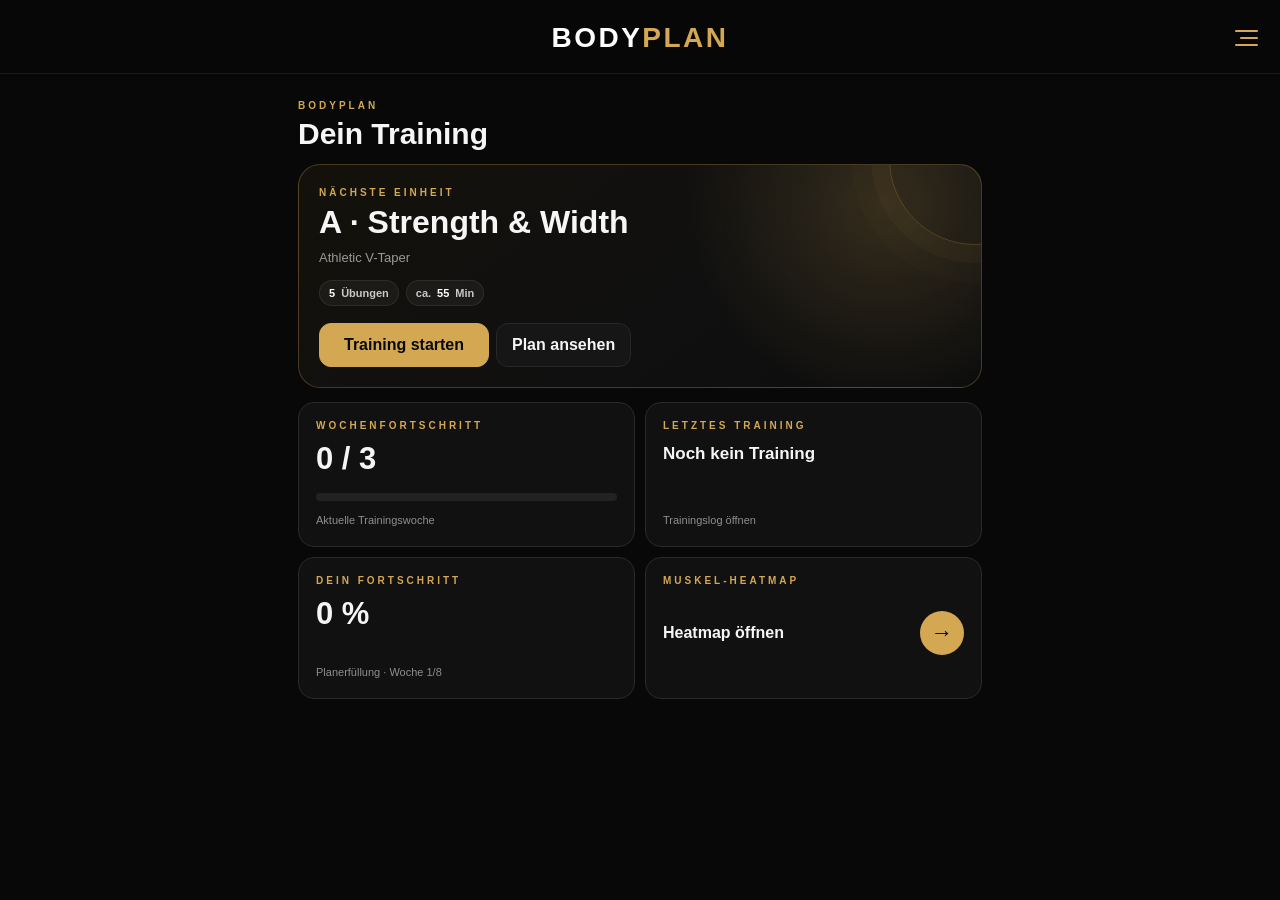
==== commit b90bef2d: "BodyPlan_2.0_Beta_10.1" ====
--- a/index.html
+++ b/index.html
@@ -8,9 +8,9 @@
 <meta name="apple-mobile-web-app-title" content="BodyPlan">
 <meta name="theme-color" content="#080808">
 <title>BodyPlan</title>
-<link rel="manifest" href="manifest.json?v=200b10">
-<link rel="apple-touch-icon" href="apple-touch-icon.png?v=200b10">
-<link rel="stylesheet" href="app.css?v=200b10">
+<link rel="manifest" href="manifest.json?v=200b101">
+<link rel="apple-touch-icon" href="apple-touch-icon.png?v=200b101">
+<link rel="stylesheet" href="app.css?v=200b101">
 </head>
 <body>
 <header class="topbar">
@@ -81,6 +81,6 @@
 </section></div>
 <div class="dialog-backdrop" id="bodyDialog" hidden><section class="body-dialog" role="dialog" aria-modal="true" aria-labelledby="bodyDialogTitle"><div class="row"><div><div class="eyebrow">Körperdaten</div><h2 id="bodyDialogTitle">Messung erfassen</h2></div><button class="icon-close" id="closeBodyDialog" aria-label="Schließen">×</button></div><form id="bodyForm"><div class="form-field"><label for="bodyDate">Datum</label><input id="bodyDate" type="date" required></div><div class="grid2"><div class="form-field"><label for="bodyWeight">Gewicht (kg)</label><input id="bodyWeight" type="number" inputmode="decimal" min="20" max="500" step="0.1" placeholder="z. B. 72,5"></div><div class="form-field"><label for="bodyFat">Körperfett (%)</label><input id="bodyFat" type="number" inputmode="decimal" min="1" max="70" step="0.1" placeholder="z. B. 12,0"></div></div><p class="muted">Mindestens einen Wert eingeben. Leere Felder verändern bestehende Messwerte nicht.</p><button class="primary full" type="submit">Messung speichern</button></form></section></div>
 <input id="importFile" type="file" accept=".json" hidden>
-<script src="app.js?v=200b10"></script>
-<script>if("serviceWorker" in navigator){navigator.serviceWorker.register("./service-worker.js?v=200b10").catch(()=>{})}</script></body>
+<script src="app.js?v=200b101"></script>
+<script>if("serviceWorker" in navigator){navigator.serviceWorker.register("./service-worker.js?v=200b101").catch(()=>{})}</script></body>
 </html>
--- a/app.css
+++ b/app.css
@@ -503,9 +503,12 @@
 .dashboard-tile strong{font-size:17px;line-height:1.25;margin:12px 0 6px}
 .dashboard-tile small{display:block;color:#8e8e8e;font-size:11px;line-height:1.45;margin-top:auto}
 .dashboard-tile .bar{width:100%;margin:12px 0}.tile-kpi{font-size:31px;font-weight:900;line-height:1;margin:12px 0 7px}
+.heatmap-cta-tile{justify-content:flex-start}.heatmap-cta{width:100%;display:flex;align-items:center;justify-content:space-between;gap:12px;margin:auto 0}
+.heatmap-cta strong{margin:0;font-size:16px}.heatmap-cta span{width:44px;height:44px;border-radius:50%;display:grid;place-items:center;background:#d4a853;color:#080808;font-size:22px;font-weight:900;flex:0 0 44px}
 .dashboard-empty{text-align:center}.dashboard-empty .actions{justify-content:center}
 .block-card h2{font-size:21px;margin:7px 0 0}.block-bar{margin-top:22px;height:10px}
 .block-meta{margin-top:10px;color:#8e8e8e;font-size:11px}.block-meta strong{color:#d4a853}
+.block-date-action{display:flex;justify-content:flex-start;margin-top:10px}
 .block-setup{margin-top:18px;padding-top:14px;border-top:1px solid #292929}.block-setup p{color:#aaa;font-size:12px;line-height:1.55}
 .progress-metrics{display:grid;grid-template-columns:repeat(2,minmax(0,1fr));gap:10px;margin-bottom:14px}
 .metric-card{min-width:0;min-height:138px;padding:16px;background:#111;border:1px solid #292929;border-radius:16px;display:flex;flex-direction:column}
@@ -519,4 +522,3 @@
 
 /* Beta 9: calendar training log and effective-load heatmap */
 .log-calendar-card{padding:14px}.log-month-head{display:grid;grid-template-columns:42px 1fr 42px;align-items:center;text-align:center;margin-bottom:12px}.log-month-head strong{text-transform:capitalize}.calendar-weekdays,.calendar-grid{display:grid;grid-template-columns:repeat(7,1fr);gap:4px}.calendar-weekdays span{text-align:center;color:#777;font-size:10px;padding:4px 0}.calendar-day{position:relative;min-height:42px;padding:7px 2px;border:0;border-radius:10px;background:transparent;color:#aaa}.calendar-day.trained{background:#d4a85322;color:#e4b75b;font-weight:800}.calendar-day.selected{background:#d4a853;color:#090909}.calendar-day i{position:absolute;left:50%;bottom:5px;width:4px;height:4px;transform:translateX(-50%);border-radius:50%;background:currentColor}.calendar-empty{min-height:42px}.log-month-summary{text-align:center;color:#888;font-size:12px;margin-top:12px}.selected-log-head,.history-card-top,.history-metrics{display:flex;align-items:center;justify-content:space-between;gap:10px}.selected-log-head{margin:18px 2px 8px}.history-duration{color:#d4a853;white-space:nowrap}.history-metrics{justify-content:flex-start;flex-wrap:wrap;color:#888;font-size:11px;margin:8px 0}.history-metrics span:not(:last-child)::after{content:" ·";margin-left:6px}.heat-summary-three{grid-template-columns:repeat(3,1fr)}
-
